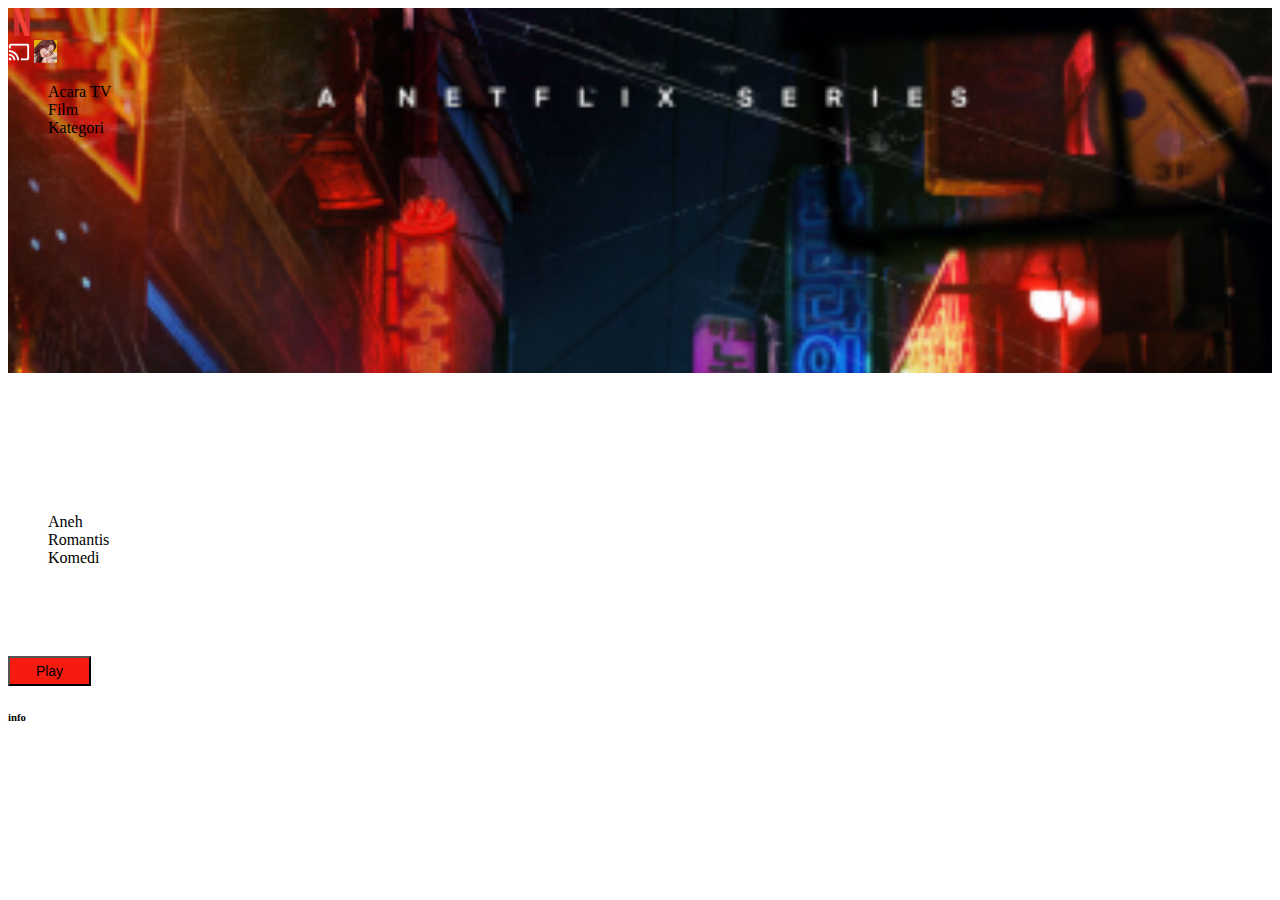
==== inicio.html @ 73ccf672 "Navegacion de paginas" ====
<!DOCTYPE html>
<html lang="en">
<head>
    <meta charset="UTF-8">
    <meta name="viewport" content="width=device-width, initial-scale=1.0">
    <title>Document</title>
    <link href="https://cdn.jsdelivr.net/npm/bootstrap@5.3.2/dist/css/bootstrap.min.css" rel="stylesheet" integrity="sha384-T3c6CoIi6uLrA9TneNEoa7RxnatzjcDSCmG1MXxSR1GAsXEV/Dwwykc2MPK8M2HN" crossorigin="anonymous">
    <link rel="stylesheet" href="/Style.css">
</head>
<body class="bg-black text-white">
    <div class="portada container-fluid vh-100">
        <div class="navegacion">
            <div class="row mt-5">
                <div class="col mt-5">
                    <img src="img/logo.png">
                </div>
                <div class="col mt-5">
                </div>
                <div class="col mt-5 d-flex justify-content-end">
                    <img src="img/Cast.png" class="p-1">
                    <img src="img/avatar1.png" class="p-1">
                </div>         
            </div>
        </div>
        <div class="nav2 d-flex justify-content-center">
            <div class="row">
                <div class="col">
                    <ul class="list-group list-group-horizontal">
                        <li class="p-3">Acara TV</li>
                        <li class="p-3">Film</li>
                        <li class="p-3">Kategori</li>
                    </ul>
                </div>
            </div>        
        </div>
        <div class="nav3 d-flex justify-content-center">
            <div class="row">
                <div class="col">
                    <ul class="list-group list-group-horizontal text-center">
                        <li class="p-3">Aneh</li>
                        <li class="p-3">Romantis</li>
                        <li class="p-3">Komedi</li>
                    </ul>   
                </div>
            </div>      
        </div>
        <div class="nav4 d-flex align-item-end justify-content-center">
            <div class="row">
                <div class="col">
                    <svg xmlns="http://www.w3.org/2000/svg" width="16" height="16" viewBox="0 0 16 16" fill="none">
                        <path d="M9 7V0H7V7H0V9H7V16H9V9H16V7H9Z" fill="white"/>
                      </svg>
                    <h6 class="text1">Daftar Saya</h6>
                </div>
                <div class="col">
                    <button type="button" class="button1 btn btn-light"> Play</button>
                </div>
                <div class="col">
                    <h6>info</h6>
                </div>
            </div>
        </div>
    </div>
</body>
</html>
---- Style.css ----
.body{
    margin: 0;
}


.portada{
    background-image:url(img/Portada\ de\ inicio.png);
    background-repeat: no-repeat;
    background-size: 100%;
}
button {
    width: 250px;
    height: 50px;
    flex-shrink: 0;
    background-color: rgba(245, 27, 15, 1);
}
.button1{
    width: 83px;
    height: 30px;
    flex-shrink: 0;
    font-size: 14px;
    font-style: normal;
    font-weight: 400;
    line-height: normal;
}
input{
    border-radius: 10px;
    background: #FFF;
    width: 250px;
    height: 50px;
    flex-shrink: 0;
}

li{
    list-style: none;
}
.perfiles .perfil1 , .perfiles .perfil3{
    position: relative;
    left: 10%;
}
.perfiles .perfil2 , .perfiles .perfil4{
    position: relative;
    right: 10%;
}
a{
    list-style: none;
    text-decoration: none;
    color: red;
}
.nav3{

    position: relative;
    top: 360px;

    
}
.nav4{
    position: relative;
    top: 350px;
}
.text1 {
    color: #FFF;
    
    font-size: 11px;
    font-style: normal;
    font-weight: 400;
    line-height: normal;

}
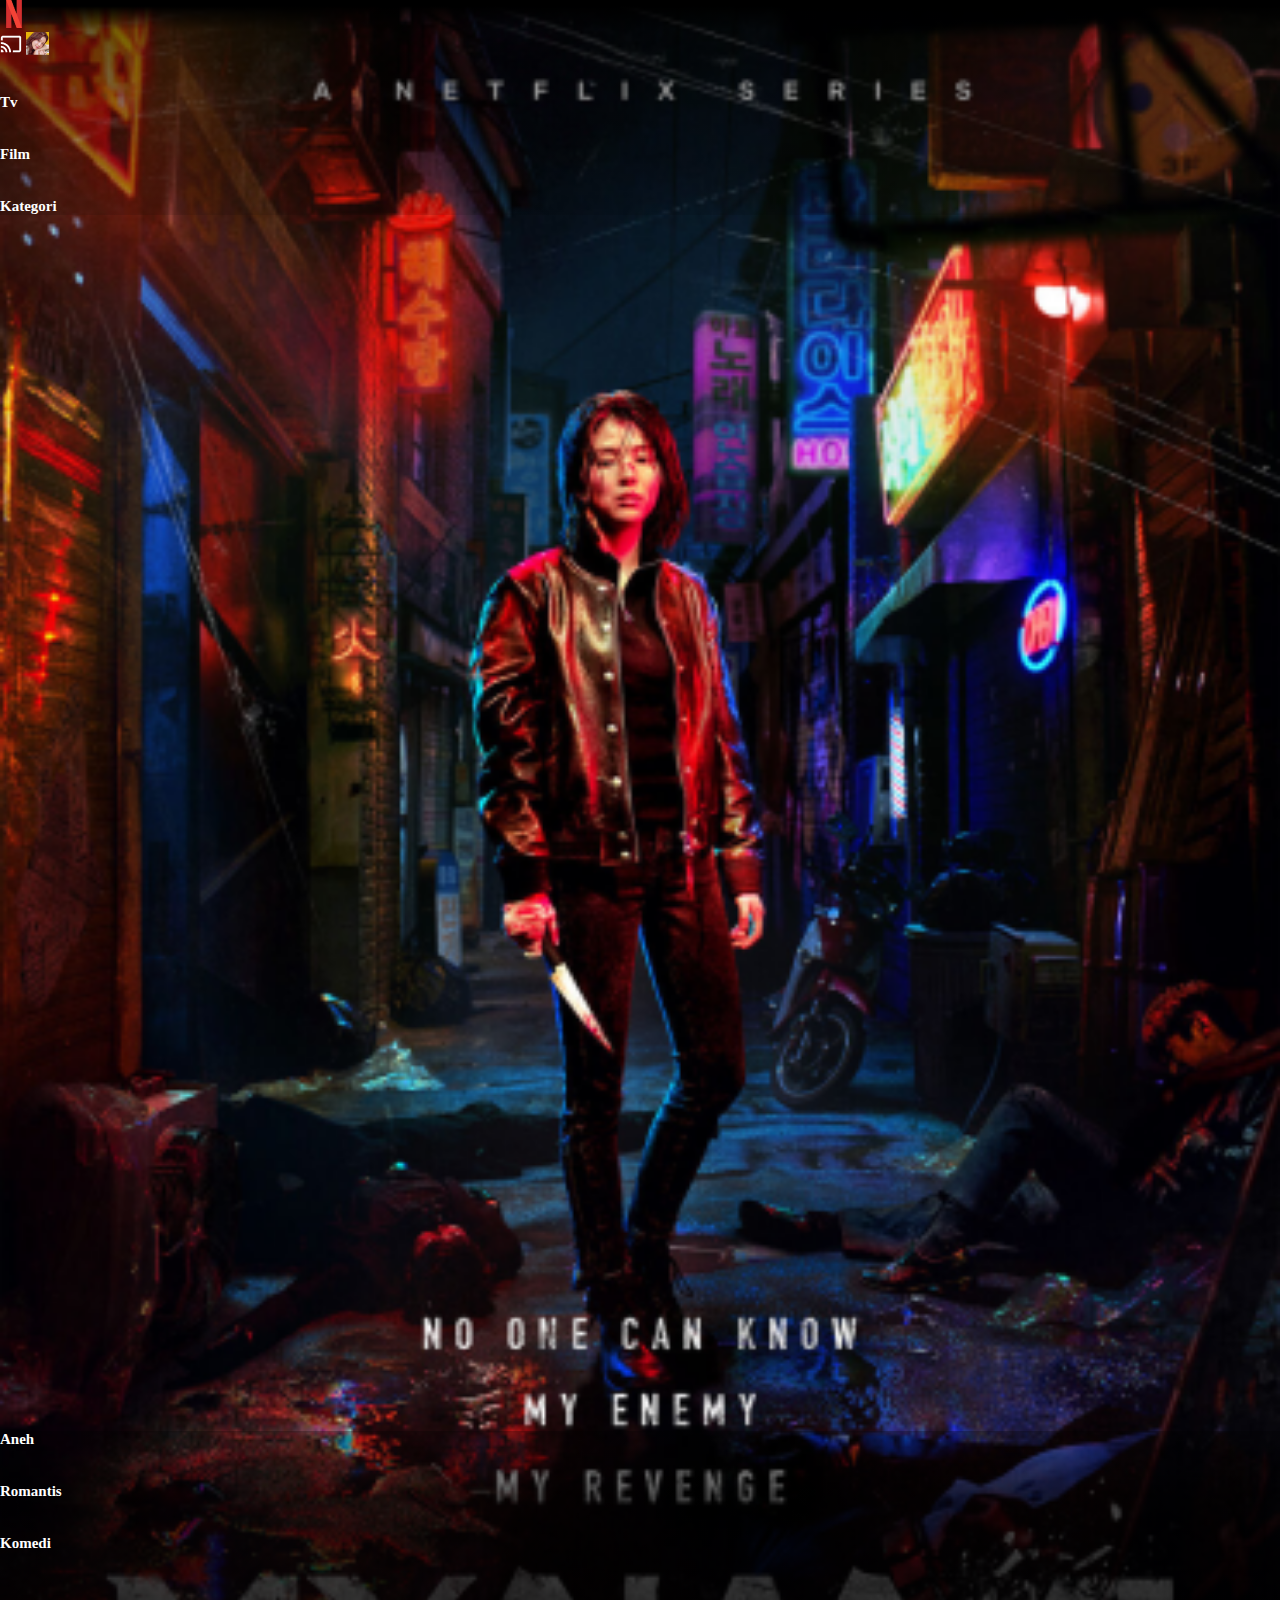
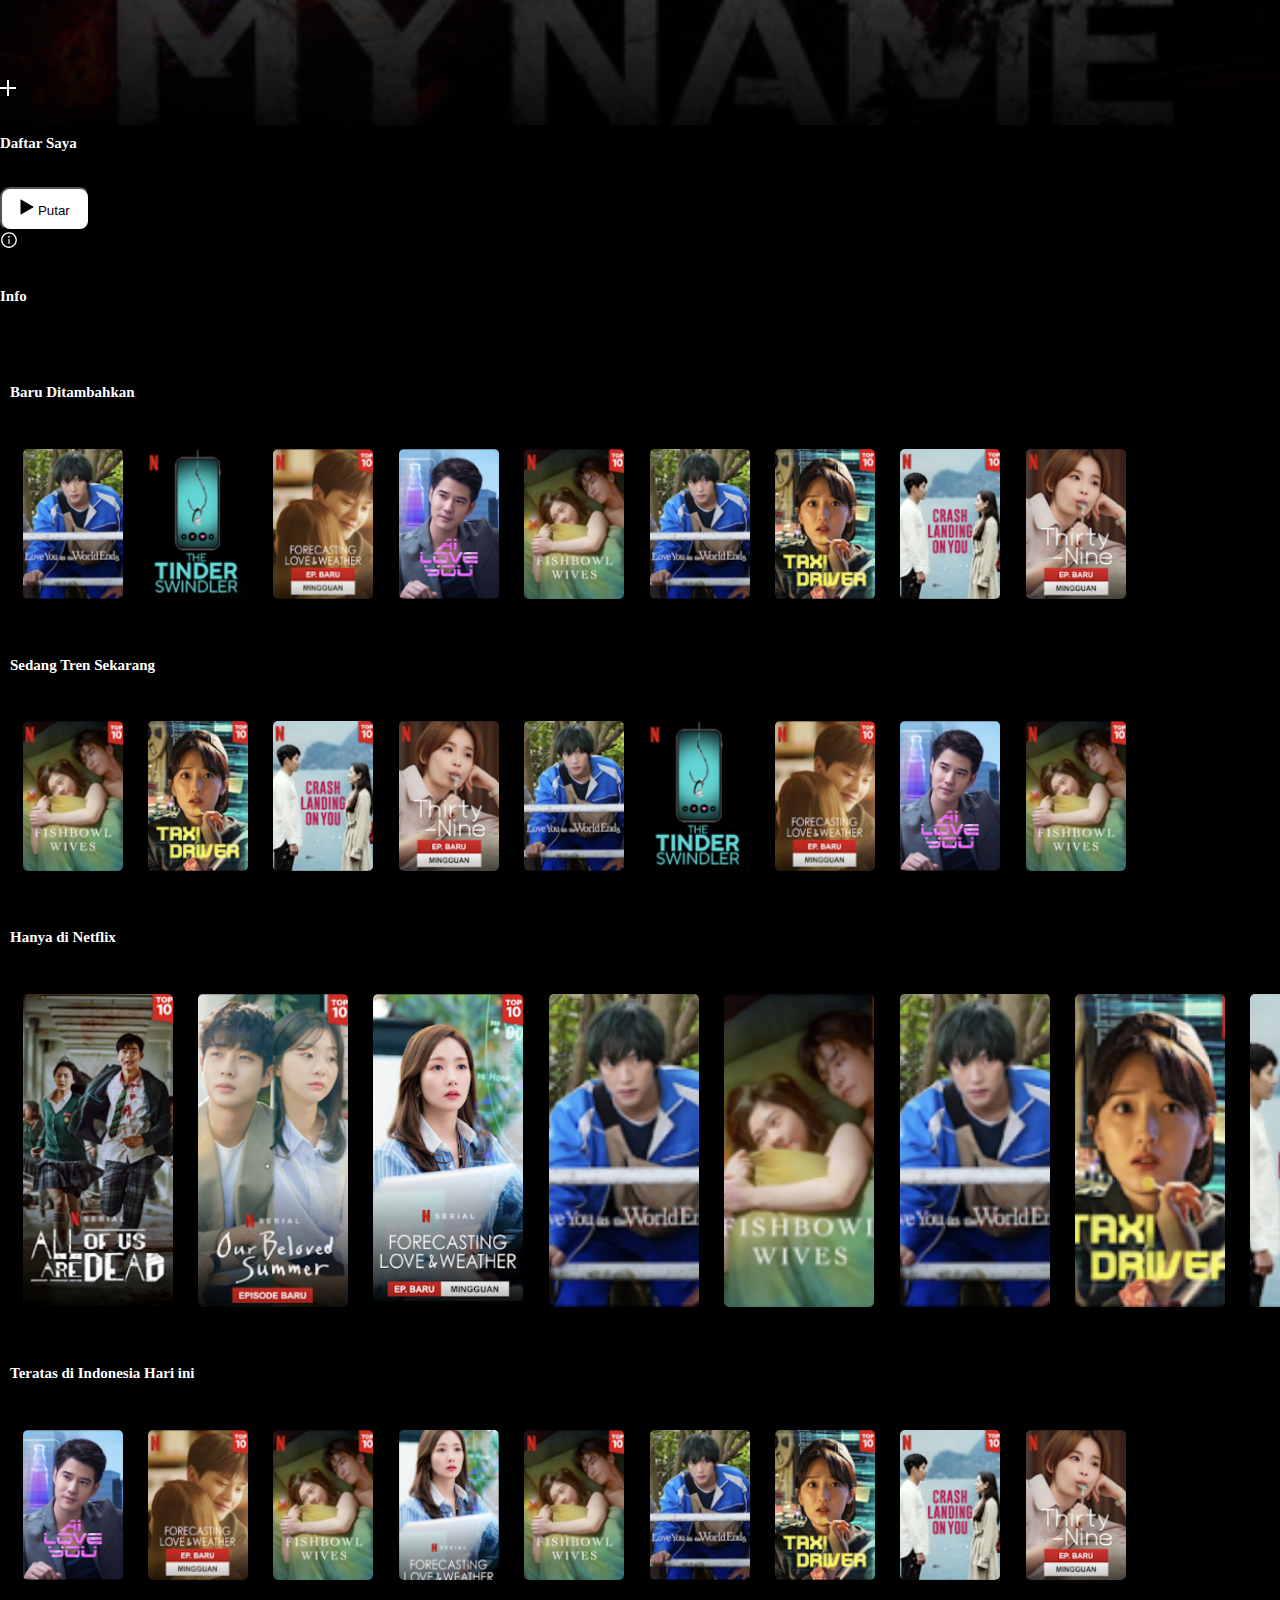
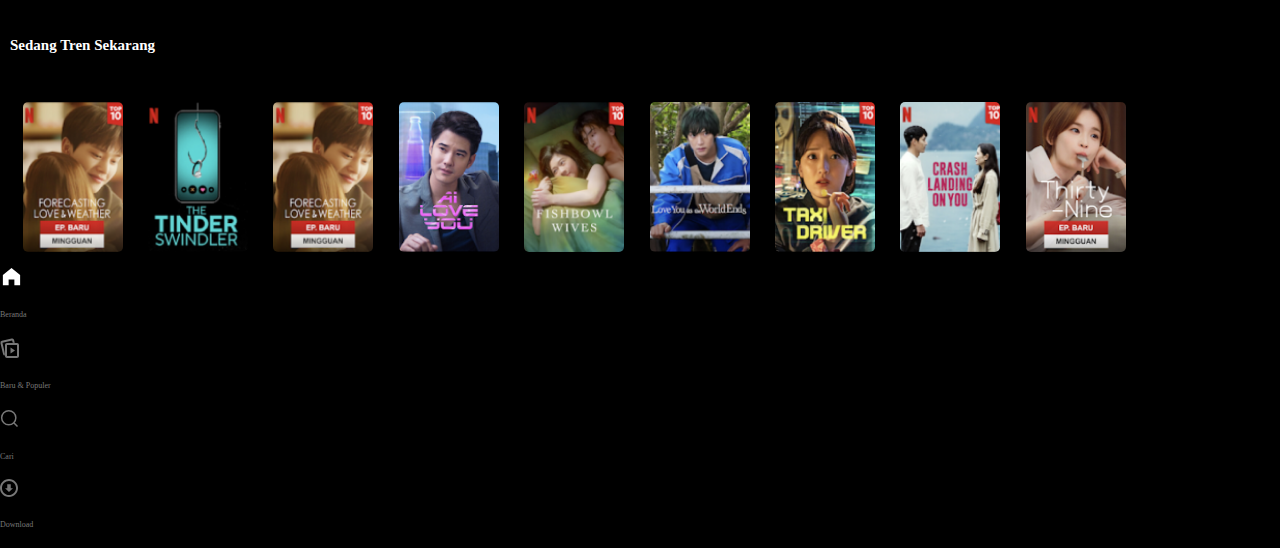
==== commit 55e2a6a5: "Todo" ====
--- a/inicio.html
+++ b/inicio.html
@@ -3,63 +3,294 @@
 <head>
     <meta charset="UTF-8">
     <meta name="viewport" content="width=device-width, initial-scale=1.0">
-    <title>Document</title>
+    <title>Inicio</title>
     <link href="https://cdn.jsdelivr.net/npm/bootstrap@5.3.2/dist/css/bootstrap.min.css" rel="stylesheet" integrity="sha384-T3c6CoIi6uLrA9TneNEoa7RxnatzjcDSCmG1MXxSR1GAsXEV/Dwwykc2MPK8M2HN" crossorigin="anonymous">
-    <link rel="stylesheet" href="/Style.css">
+    <link rel="stylesheet" href="/inicio.css">
 </head>
-<body class="bg-black text-white">
-    <div class="portada container-fluid vh-100">
+<body class="text-white">
+    <div class="portada container-fluid">  
         <div class="navegacion">
-            <div class="row mt-5">
-                <div class="col mt-5">
-                    <img src="img/logo.png">
+            <div class="row">
+                <div class="col-4 mt-5">
+                    <a href="index.html"><img src="img/logo.png"></a> 
                 </div>
                 <div class="col mt-5">
                 </div>
                 <div class="col mt-5 d-flex justify-content-end">
                     <img src="img/Cast.png" class="p-1">
-                    <img src="img/avatar1.png" class="p-1">
+                    <a href="perfiles.html"><img src="img/avatar1.png" class="p-1"></a>
                 </div>         
             </div>
         </div>
-        <div class="nav2 d-flex justify-content-center">
+        <div class="nav2 d-flex justify-content-center ">
             <div class="row">
-                <div class="col">
-                    <ul class="list-group list-group-horizontal">
-                        <li class="p-3">Acara TV</li>
-                        <li class="p-3">Film</li>
-                        <li class="p-3">Kategori</li>
-                    </ul>
+                <div class="col text-center">
+                    <h6>Tv </h6>
+                </div>
+                <div class="col"></div>
+
+                <div class="col text-center">
+                    <h6>Film</h6>
+                </div>
+                <div class="col"></div>
+                <div class="col text-center">
+                    <h6>Kategori</h6>
                 </div>
             </div>        
         </div>
-        <div class="nav3 d-flex justify-content-center">
-            <div class="row">
-                <div class="col">
-                    <ul class="list-group list-group-horizontal text-center">
-                        <li class="p-3">Aneh</li>
-                        <li class="p-3">Romantis</li>
-                        <li class="p-3">Komedi</li>
-                    </ul>   
-                </div>
-            </div>      
-        </div>
-        <div class="nav4 d-flex align-item-end justify-content-center">
-            <div class="row">
-                <div class="col">
-                    <svg xmlns="http://www.w3.org/2000/svg" width="16" height="16" viewBox="0 0 16 16" fill="none">
-                        <path d="M9 7V0H7V7H0V9H7V16H9V9H16V7H9Z" fill="white"/>
+    </div>
+
+    <div class="seccion2">
+        <div class="navs">
+            <div class="nav3 d-flex justify-content-center">
+                <div class="row">
+                    <div class="col text-center">
+                        <h6>Aneh</h6>
+                    </div>
+                    <div class="col"></div>
+                    <div class="col text-center">
+                        <h6>Romantis</h6>
+                    </div>
+                    <div class="col"></div>
+                    <div class="col text-center">
+                        <h6>Komedi</h6>
+                    </div>         
+                </div>      
+            </div>
+            <div class="nav4 d-flex justify-content-center">
+                <div class="row">
+                    <div class="col text-center">
+                        <svg xmlns="http://www.w3.org/2000/svg" width="16" height="16" viewBox="0 0 16 16" fill="none">
+                            <path d="M9 7V0H7V7H0V9H7V16H9V9H16V7H9Z" fill="white"/>
+                          </svg>
+                        <h6 class="text1">Daftar Saya</h6>
+                    </div>
+                    <div class="col"></div>
+                    <div class="col text-center justify-content-center">
+                       
+                        <button type="button" class="button1 btn btn-light"> <svg xmlns="http://www.w3.org/2000/svg" width="14" height="16" viewBox="0 0 14 16" fill="none">
+                            <path d="M14 8L0.5 15.7942L0.5 0.205771L14 8Z" fill="black"/>
+                          </svg>  Putar</button>
+                    </div>
+                    <div class="col"></div>
+                    <div class="col text-center">
+                        <svg xmlns="http://www.w3.org/2000/svg" width="18" height="18" viewBox="0 0 18 18" fill="none">
+                            <path d="M9 1.125C4.65117 1.125 1.125 4.65117 1.125 9C1.125 13.3488 4.65117 16.875 9 16.875C13.3488 16.875 16.875 13.3488 16.875 9C16.875 4.65117 13.3488 1.125 9 1.125ZM9 15.5391C5.38945 15.5391 2.46094 12.6105 2.46094 9C2.46094 5.38945 5.38945 2.46094 9 2.46094C12.6105 2.46094 15.5391 5.38945 15.5391 9C15.5391 12.6105 12.6105 15.5391 9 15.5391Z" fill="white"/>
+                            <path d="M8.15625 5.90625C8.15625 6.13003 8.24514 6.34464 8.40338 6.50287C8.56161 6.66111 8.77622 6.75 9 6.75C9.22378 6.75 9.43839 6.66111 9.59662 6.50287C9.75485 6.34464 9.84375 6.13003 9.84375 5.90625C9.84375 5.68247 9.75485 5.46786 9.59662 5.30963C9.43839 5.15139 9.22378 5.0625 9 5.0625C8.77622 5.0625 8.56161 5.15139 8.40338 5.30963C8.24514 5.46786 8.15625 5.68247 8.15625 5.90625ZM9.42188 7.875H8.57812C8.50078 7.875 8.4375 7.93828 8.4375 8.01562V12.7969C8.4375 12.8742 8.50078 12.9375 8.57812 12.9375H9.42188C9.49922 12.9375 9.5625 12.8742 9.5625 12.7969V8.01562C9.5625 7.93828 9.49922 7.875 9.42188 7.875Z" fill="white"/>
+                          </svg>
+                        <h6>Info</h6>
+                    </div>
+                </div>
+            </div>
+        </div>
+        
+
+    </div>
+    <div class="carrusel">
+        <h6>Baru Ditambahkan</h6>
+        <div class="carrusel-items">
+            <div class="carrusel-item">
+                <img src="img/peli1.png">
+            </div>
+            <div class="carrusel-item">
+                <img src="img/peli2.png">
+            </div>
+            <div class="carrusel-item">
+                <img src="img/peli3.png">
+            </div>
+            <div class="carrusel-item">
+                <img src="img/peli4.png">
+            </div>
+            <div class="carrusel-item">
+                <img src="img/peli5.png">
+            </div>
+            <div class="carrusel-item">
+                <img src="img/peli1.png">
+            </div>
+            <div class="carrusel-item">
+                <img src="img/peli6.png">
+            </div>
+            <div class="carrusel-item">
+                <img src="img/peli7.png">
+            </div>
+            <div class="carrusel-item">
+                <img src="img/peli8.png">
+            </div>
+        </div>
+    </div>
+    <div class="carrusel">
+        <h6>Sedang Tren Sekarang</h6>
+        <div class="carrusel-items">
+            <div class="carrusel-item">
+                <img src="img/peli5.png">
+            </div>
+            <div class="carrusel-item">
+                <img src="img/peli6.png">
+            </div>
+            <div class="carrusel-item">
+                <img src="img/peli7.png">
+            </div>
+            <div class="carrusel-item">
+                <img src="img/peli8.png">
+            </div>
+            <div class="carrusel-item">
+                <img src="img/peli1.png">
+            </div>
+            <div class="carrusel-item">
+                <img src="img/peli2.png">
+            </div>
+            <div class="carrusel-item">
+                <img src="img/peli3.png">
+            </div>
+            <div class="carrusel-item">
+                <img src="img/peli4.png">
+            </div>
+            <div class="carrusel-item">
+                <img src="img/peli5.png">
+            </div>
+        </div>
+    </div>
+    <div class="carrusel">
+        <h6>Hanya di Netflix</h6>
+        <div class="carrusel-items3">
+            <div class="carrusel-item3">
+                <img src="img/peli9.png">
+            </div>
+            <div class="carrusel-item3">
+                <img src="img/peli10.png">
+            </div>
+            <div class="carrusel-item3">
+                <img src="img/peli11.png">
+            </div>
+            <div class="carrusel-item3">
+                <img src="img/peli1.png">
+            </div>
+            <div class="carrusel-item3">
+                <img src="img/peli5.png">
+            </div>
+            <div class="carrusel-item3">
+                <img src="img/peli1.png">
+            </div>
+            <div class="carrusel-item3">
+                <img src="img/peli6.png">
+            </div>
+            <div class="carrusel-item3">
+                <img src="img/peli7.png">
+            </div>
+            <div class="carrusel-item3">
+                <img src="img/peli8.png">
+            </div>
+        </div>
+    </div>
+    <div class="carrusel">
+        <h6>Teratas di Indonesia Hari ini</h6>
+        <div class="carrusel-items">
+            <div class="carrusel-item">
+                <img  src="img/peli4.png" >
+            </div>
+            <div class="carrusel-item">
+                <img src="img/peli3.png">
+            </div>
+            <div class="carrusel-item">
+                <img src="img/peli5.png">
+            </div>
+            <div class="carrusel-item">
+                <img src="img/peli11.png">
+            </div>
+            <div class="carrusel-item">
+                <img src="img/peli5.png">
+            </div>
+            <div class="carrusel-item">
+                <img src="img/peli1.png">
+            </div>
+            <div class="carrusel-item">
+                <img src="img/peli6.png">
+            </div>
+            <div class="carrusel-item">
+                <img src="img/peli7.png">
+            </div>
+            <div class="carrusel-item">
+                <img src="img/peli8.png">
+            </div>
+        </div>
+    </div>
+    <div class="carrusel">
+        <h6>Sedang Tren Sekarang</h6>
+        <div class="carrusel-items">
+            <div class="carrusel-item">
+                <img src="img/peli3.png">
+            </div>
+            <div class="carrusel-item">
+                <img src="img/peli2.png">
+            </div>
+            <div class="carrusel-item">
+                <img src="img/peli3.png">
+            </div>
+            <div class="carrusel-item">
+                <img src="img/peli4.png">
+            </div>
+            <div class="carrusel-item">
+                <img src="img/peli5.png">
+            </div>
+            <div class="carrusel-item">
+                <img src="img/peli1.png">
+            </div>
+            <div class="carrusel-item">
+                <img src="img/peli6.png">
+            </div>
+            <div class="carrusel-item">
+                <img src="img/peli7.png">
+            </div>
+            <div class="carrusel-item">
+                <img src="img/peli8.png">
+            </div>
+        </div>
+    </div>
+    <div class="container-fluid">
+        <footer>
+            <div class="row justify-content-center">
+                <div class="col text-center">
+                    <svg xmlns="http://www.w3.org/2000/svg" width="23" height="23" viewBox="0 0 23 23" fill="none">
+                        <path d="M11.5 2.875L2.875 10.0611V20.125H8.62356V14.375H14.375V20.125H20.1236V10.0611L11.5 2.875Z" fill="white"/>
                       </svg>
-                    <h6 class="text1">Daftar Saya</h6>
-                </div>
-                <div class="col">
-                    <button type="button" class="button1 btn btn-light"> Play</button>
-                </div>
-                <div class="col">
-                    <h6>info</h6>
-                </div>
-            </div>
-        </div>
-    </div>
+                    <h6 class="footertext">Beranda</h6>
+                </div>
+                <div class="col text-center">
+                    <svg xmlns="http://www.w3.org/2000/svg" width="20" height="21" viewBox="0 0 20 21" fill="none">
+                        <rect x="1.20568" y="4.00484" width="12" height="13" rx="1" transform="rotate(-13.4893 1.20568 4.00484)" stroke="#787878" stroke-width="2"/>
+                        <path d="M5 7C5 5.89543 5.89543 5 7 5H17C18.1046 5 19 5.89543 19 7V18C19 19.1046 18.1046 20 17 20H7C5.89543 20 5 19.1046 5 18V7Z" fill="black"/>
+                        <path d="M7 4.85C5.81259 4.85 4.85 5.81259 4.85 7V18C4.85 19.1874 5.81259 20.15 7 20.15H17C18.1874 20.15 19.15 19.1874 19.15 18V7C19.15 5.81259 18.1874 4.85 17 4.85H7Z" stroke="black" stroke-width="0.3"/>
+                        <path fill-rule="evenodd" clip-rule="evenodd" d="M17 7H7L7 18H17V7ZM7 5C5.89543 5 5 5.89543 5 7V18C5 19.1046 5.89543 20 7 20H17C18.1046 20 19 19.1046 19 18V7C19 5.89543 18.1046 5 17 5H7Z" fill="#787878"/>
+                        <path d="M15 12.5L10.5 15.5311L10.5 9.46891L15 12.5Z" fill="#787878"/>
+                      </svg>
+                    <h6 class="footertext">Baru & Populer</h6>
+                </div>
+                <div class="col text-center">
+                    <svg xmlns="http://www.w3.org/2000/svg" width="20" height="20" viewBox="0 0 20 20" fill="none">
+                        <path d="M17.5 17.5L13.7617 13.755L17.5 17.5ZM15.8333 8.74999C15.8333 10.6286 15.087 12.4303 13.7587 13.7587C12.4303 15.087 10.6286 15.8333 8.74999 15.8333C6.87137 15.8333 5.0697 15.087 3.74132 13.7587C2.41293 12.4303 1.66666 10.6286 1.66666 8.74999C1.66666 6.87137 2.41293 5.0697 3.74132 3.74132C5.0697 2.41293 6.87137 1.66666 8.74999 1.66666C10.6286 1.66666 12.4303 2.41293 13.7587 3.74132C15.087 5.0697 15.8333 6.87137 15.8333 8.74999V8.74999Z" stroke="#787878" stroke-width="1.5" stroke-linecap="round"/>
+                      </svg>
+                    <h6 class="footertext">Cari</h6>
+                </div>      
+                <div class="col text-center">
+                    <svg xmlns="http://www.w3.org/2000/svg" width="18" height="18" viewBox="0 0 18 18" fill="none">
+                        <g clip-path="url(#clip0_14_238)">
+                          <path d="M9 0C4.02945 0 0 4.02945 0 9C0 13.9705 4.02945 18 9 18C13.9705 18 18 13.9705 18 9C18 4.02945 13.9705 0 9 0ZM9 16.0435C5.10945 16.0435 1.95652 12.8896 1.95652 9C1.95652 5.11044 5.10945 1.95652 9 1.95652C12.8905 1.95652 16.0435 5.11044 16.0435 9C16.0435 12.8896 12.8905 16.0435 9 16.0435ZM10.7609 5.2337H7.23912V9.23478H5.03805L9 12.9619L12.9619 9.23478H10.7609L10.7609 5.2337Z" fill="#787878"/>
+                        </g>
+                        <defs>
+                        <clipPath id="clip0_14_238">
+                            <rect width="18" height="18" fill="white"/>
+                            </clipPath>
+                        </defs>
+                    </svg>
+                    <h6 class="footertext">Download</h6>
+                </div>  
+                    
+            </div>    
+        </footer>
+    </div>
+    
+    
+        
+    
 </body>
 </html>--- a/inicio.css
+++ b/inicio.css
@@ -0,0 +1,92 @@
+body{
+    margin: 0%;
+    padding: 0%;
+    background-color: #000000;
+    
+    background-image:url(img/Portada\ de\ inicio.png);
+    background-repeat: no-repeat;
+    background-size: 100%;
+  
+}
+.portada{
+    z-index: 1;
+    background: linear-gradient(0deg, #0000001d 0%, rgba(0, 0, 0, 0.278) 29.44%, rgba(0, 0, 0, 0.492) 85.94%, rgb(0, 0, 0) 97.1%);
+}
+.seccion2{
+    z-index: 2;
+    margin-top: 95%;
+
+}
+.navs {
+    background: linear-gradient(0deg, #000 0%, rgb(0, 0, 0) 29.44%, rgba(0, 0, 0, 0.657) 85.94%, rgba(0, 0, 0, 0.271) 97.1%);
+
+}
+ .nav4{
+    margin-top: 10%;
+}
+ h6{
+    color: #FFF;
+    font-family: HelveticaNeue;
+    font-size: 15px;
+    font-style: normal;
+    line-height: normal;
+}
+.button1{
+    width: 90px;
+    height: 44px;
+    border-radius: 10px;
+    background: #FFF;
+
+}
+.carrusel{
+    padding-left: 10px;
+    padding-top: 10px;
+
+}
+.carrusel-items{
+    display: flex;
+    overflow-x: scroll;
+
+}
+.carrusel-item{
+    padding: 1%;
+    min-width: 100px;
+    max-width: 100px;
+    height: 150px;
+
+}
+.carrusel-item img{
+    border-radius: 5px;
+    width: 100%;
+    height: 100%;
+    object-fit: cover;
+ 
+}
+.carrusel-items3{
+    display: flex;
+    overflow-x: scroll;
+
+}
+.carrusel-item3{
+    padding: 1%;
+    min-width: 150px;
+    max-width: 150px;
+    height: 313.913px;
+    flex-shrink: 0;
+
+}
+.carrusel-item3 img{
+    border-radius: 5px;
+    width: 100%;
+    height: 100%;
+    object-fit: cover;
+ 
+}
+.footertext{
+    color: #787878;
+    font-family: HelveticaNeue;
+    font-size: 8px;
+    font-style: normal;
+    font-weight: 400;
+    line-height: normal;
+}